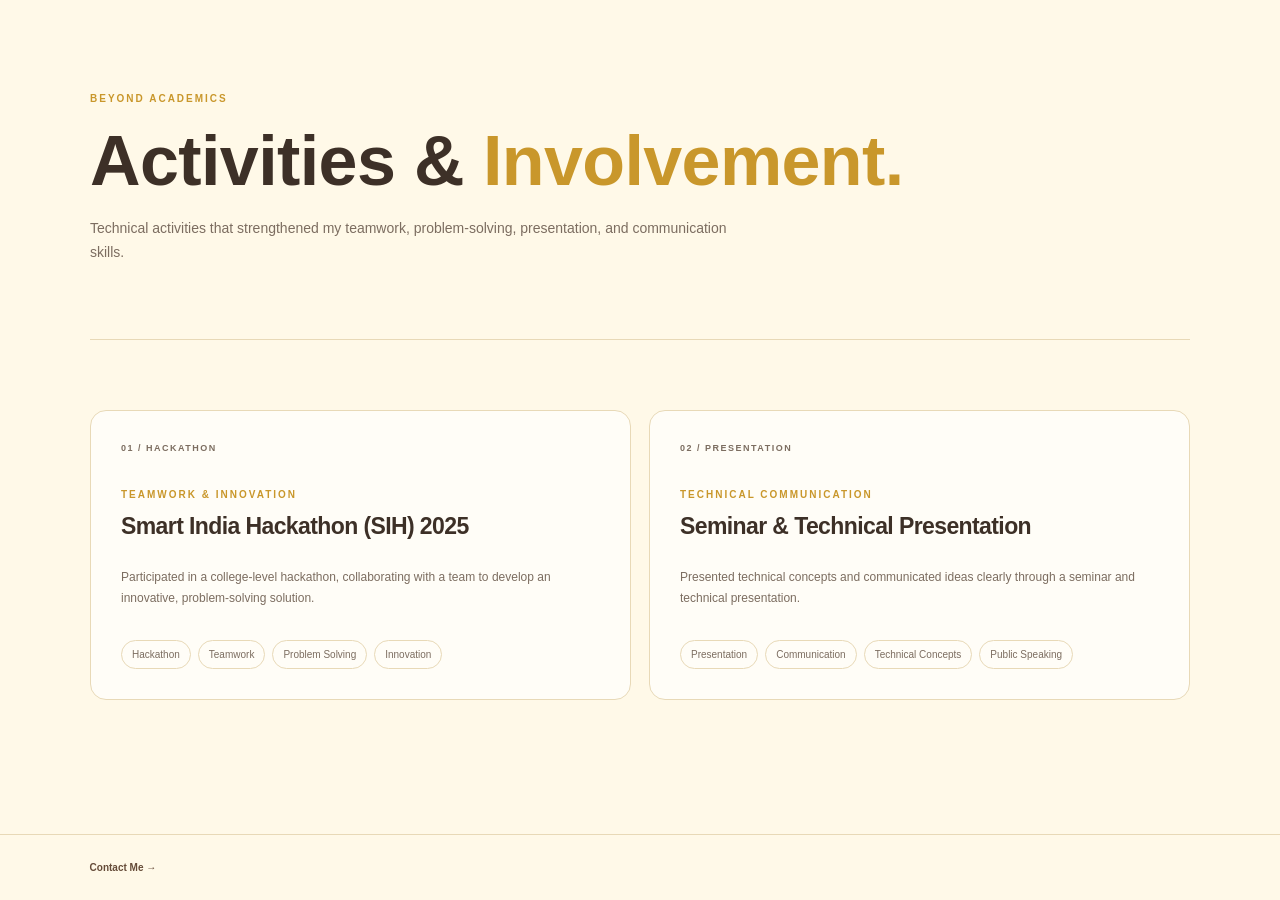
==== activities.html @ 80984890 "Add activities and achievements page" ====
<!DOCTYPE html>
<html lang="en">

<head>
  <meta charset="UTF-8">
  <meta name="viewport" content="width=device-width, initial-scale=1.0">

  <title>Activities | Harshini Prasanna K.</title>

  <link rel="stylesheet" href="style.css">
</head>

<body>

  <main>

    <!-- PAGE HEADING -->
    <section class="page-header">

      <p class="small-title">BEYOND ACADEMICS</p>

      <h1>Activities & <span>Involvement.</span></h1>

      <p>
        Technical activities that strengthened my teamwork,
        problem-solving, presentation, and communication skills.
      </p>

    </section>


    <!-- ACTIVITIES -->
    <section class="content-section">

      <div class="activities-grid">


        <!-- SIH -->
        <article class="activity-card">

          <div class="activity-number">01 / HACKATHON</div>

          <p class="small-title">TEAMWORK & INNOVATION</p>

          <h2>Smart India Hackathon (SIH) 2025</h2>

          <p class="activity-description">
            Participated in a college-level hackathon, collaborating
            with a team to develop an innovative, problem-solving
            solution.
          </p>

          <div class="tag-list">
            <span>Hackathon</span>
            <span>Teamwork</span>
            <span>Problem Solving</span>
            <span>Innovation</span>
          </div>

        </article>


        <!-- SEMINAR -->
        <article class="activity-card">

          <div class="activity-number">02 / PRESENTATION</div>

          <p class="small-title">TECHNICAL COMMUNICATION</p>

          <h2>Seminar & Technical Presentation</h2>

          <p class="activity-description">
            Presented technical concepts and communicated ideas
            clearly through a seminar and technical presentation.
          </p>

          <div class="tag-list">
            <span>Presentation</span>
            <span>Communication</span>
            <span>Technical Concepts</span>
            <span>Public Speaking</span>
          </div>

        </article>


      </div>

    </section>

  </main>


  <!-- FOOTER -->
  <footer>


    <a href="contact.html">Contact Me →</a>

  </footer>

</body>

</html>
---- style.css ----
/* =========================================
   COLOR THEME
========================================= */

:root {

  /* Main Background */
  --background: #fff9e8;

  /* Cards */
  --white: #fffdf7;

  /* Main Text */
  --text: #3d3027;

  /* Secondary Text */
  --muted: #7c6d60;

  /* Golden Accent */
  --primary: #c9972b;

  /* Dark Brown */
  --primary-dark: #654b38;

  /* Light Accent */
  --lavender: #f2dfad;

  /* Very Light Accent */
  --lavender-light: #fff2c9;

  /* Borders */
  --border: #e8d9b7;
}


/* =========================================
   RESET
========================================= */

* {
  box-sizing: border-box;
}


html {
  scroll-behavior: smooth;
}


body {

  margin: 0;

  min-height: 100vh;

  display: flex;

  flex-direction: column;

  background: var(--background);

  color: var(--text);

  font-family: Arial, Helvetica, sans-serif;

  line-height: 1.7;

}


main {
  flex: 1;
}


a {

  color: inherit;

  text-decoration: none;

}


button {
  font-family: inherit;
}


/* =========================================
   TYPOGRAPHY
========================================= */

h1,
h2,
h3 {

  margin-top: 0;

  line-height: 1.2;

  letter-spacing: -0.6px;

}


.small-title {

  margin: 0;

  color: var(--primary);

  font-size: 10px;

  font-weight: 800;

  letter-spacing: 2px;

}


/* =========================================
   HOME
========================================= */

.home {

  width: min(1150px, 88%);

  min-height: 580px;

  margin: auto;

  padding: 90px 0;

  display: flex;

  align-items: center;

}


.home-content {
  max-width: 760px;
}


.home-content h1 {

  margin: 14px 0;

  max-width: 700px;

  font-size: clamp(48px, 6vw, 76px);

}


.home-content h1 span {

  display: block;

  color: var(--primary);

}


.home-content h2 {

  margin: 0 0 18px;

  color: var(--text);

  font-size: 18px;

  font-weight: 500;

}


.home-description {

  max-width: 650px;

  color: var(--muted);

  font-size: 14px;

}


/* =========================================
   HOME BUTTONS
========================================= */

.home-buttons {

  margin-top: 30px;

  display: flex;

  flex-wrap: wrap;

  gap: 12px;

}


.button {

  display: inline-block;

  padding: 12px 20px;

  border-radius: 30px;

  font-size: 12px;

  font-weight: 700;

  transition: 0.2s ease;

}


.button:hover {

  transform: translateY(-2px);

}


.primary-button {

  background: var(--primary-dark);

  color: var(--white);

}


.primary-button:hover {

  background: var(--primary);

}


.secondary-button {

  background: transparent;

  border: 1px solid var(--border);

  color: var(--text);

}


.secondary-button:hover {

  color: var(--primary-dark);

  border-color: var(--primary);

}


/* =========================================
   QUICK SKILLS
========================================= */

.quick-skills {

  margin-top: 28px;

  display: flex;

  flex-wrap: wrap;

  gap: 7px;

}


.quick-skills span,
.tag-list span,
.education-tags span {

  padding: 5px 10px;

  background: var(--white);

  border: 1px solid var(--border);

  border-radius: 30px;

  color: var(--muted);

  font-size: 10px;

  transition: 0.2s ease;

}


.quick-skills span:hover,
.tag-list span:hover,
.education-tags span:hover {

  background: var(--lavender-light);

  border-color: var(--primary);

  color: var(--primary-dark);

}


/* =========================================
   HOME BOTTOM CARDS
========================================= */

.home-bottom {

  width: min(1150px, 88%);

  margin: auto;

  padding: 0 0 80px;

  display: grid;

  grid-template-columns: repeat(5, 1fr);

  gap: 12px;

}


.home-bottom > a {

  padding: 20px;

  display: flex;

  gap: 15px;

  background: var(--white);

  border: 1px solid var(--border);

  border-radius: 13px;

  transition: 0.2s ease;

}


.home-bottom > a:hover {

  transform: translateY(-3px);

  border-color: var(--primary);

  box-shadow: 0 12px 30px rgba(101, 75, 56, 0.08);

}


.home-bottom > a > span {

  color: var(--primary);

  font-size: 9px;

  font-weight: bold;

}


.home-bottom h3 {

  margin: 0 0 5px;

  font-size: 14px;

}


.home-bottom p {

  margin: 0;

  color: var(--muted);

  font-size: 10px;

}


/* =========================================
   PAGE HEADER
========================================= */

.page-header {

  width: min(1100px, 88%);

  margin: auto;

  padding: 90px 0 60px;

  border-bottom: 1px solid var(--border);

}


.page-header h1 {

  margin: 12px 0;

  font-size: clamp(45px, 6vw, 70px);

}


.page-header h1 span {

  color: var(--primary);

}


.page-header > p:last-child {

  max-width: 650px;

  color: var(--muted);

  font-size: 14px;

}


/* =========================================
   CONTENT
========================================= */

.content-section {

  width: min(1100px, 88%);

  margin: auto;

  padding: 70px 0;

}


.section-title {

  font-size: clamp(30px, 4vw, 44px);

}


/* =========================================
   ABOUT
========================================= */

.about-layout {

  display: grid;

  grid-template-columns: 0.8fr 1.2fr;

  gap: 80px;

}


.about-heading h2 {

  margin-top: 10px;

  font-size: 35px;

}


.about-description p {

  margin-top: 0;

  margin-bottom: 20px;

  color: var(--muted);

  font-size: 14px;

}


/* =========================================
   SKILLS
========================================= */

.skills-section {

  border-top: 1px solid var(--border);

}


.skills-grid {

  margin-top: 35px;

  display: grid;

  grid-template-columns: repeat(3, 1fr);

  gap: 14px;

}


.skill-card {

  padding: 23px;

  background: var(--white);

  border: 1px solid var(--border);

  border-radius: 14px;

  transition: 0.2s ease;

}


.skill-card:hover {

  transform: translateY(-3px);

  border-color: var(--primary);

  box-shadow: 0 12px 30px rgba(101, 75, 56, 0.07);

}


.skill-card > span {

  color: var(--primary);

  font-size: 9px;

  font-weight: bold;

}


.skill-card h3 {

  margin: 20px 0 8px;

  font-size: 15px;

}


.skill-card p {

  margin: 0;

  color: var(--muted);

  font-size: 11px;

}


/* =========================================
   EDUCATION
========================================= */

.education-card {

  display: grid;

  grid-template-columns: 130px 1fr;

  overflow: hidden;

  background: var(--white);

  border: 1px solid var(--border);

  border-radius: 18px;

  box-shadow: 0 10px 35px rgba(101, 75, 56, 0.04);

}


.education-year {

  padding: 35px;

  display: flex;

  flex-direction: column;

  align-items: center;

  justify-content: center;

  background: var(--lavender-light);

  color: var(--primary-dark);

  font-size: 11px;

  font-weight: bold;

}


.education-line {

  width: 1px;

  height: 80px;

  margin: 12px 0;

  background: var(--primary);

}


.education-content {

  padding: 40px;

}


.education-content h2 {

  margin: 10px 0;

  font-size: 30px;

}


.education-content h3 {

  margin: 0;

  font-size: 16px;

}


.education-location {

  margin-top: 5px;

  color: var(--muted);

  font-size: 12px;

}


/* =========================================
   CGPA
========================================= */

.cgpa-box {

  width: fit-content;

  margin-top: 30px;

  padding: 18px 25px;

  background: var(--lavender-light);

  border: 1px solid var(--border);

  border-radius: 12px;

}


.cgpa-box p {

  margin: 0 0 3px;

  color: var(--muted);

  font-size: 8px;

  font-weight: bold;

  letter-spacing: 1.5px;

}


.cgpa-box strong {

  color: var(--primary-dark);

  font-size: 35px;

}


.cgpa-box span {

  color: var(--muted);

  font-size: 12px;

}


.education-tags {

  margin-top: 25px;

  display: flex;

  flex-wrap: wrap;

  gap: 7px;

}


/* =========================================
   INTERNSHIP
========================================= */

.internship-card {

  overflow: hidden;

  background: var(--white);

  border: 1px solid var(--border);

  border-radius: 18px;

  box-shadow: 0 10px 35px rgba(101, 75, 56, 0.04);

}


.internship-header {

  padding: 30px 35px;

  display: flex;

  justify-content: space-between;

  align-items: center;

  gap: 25px;

  background: var(--lavender-light);

  border-bottom: 1px solid var(--border);

}


.internship-header h2 {

  margin: 8px 0 3px;

  font-size: 28px;

}


.internship-header p:last-child {

  margin: 0;

  color: var(--muted);

  font-size: 11px;

}


.date-badge {

  padding: 9px 14px;

  background: var(--white);

  border: 1px solid var(--border);

  border-radius: 30px;

  color: var(--muted);

  font-size: 10px;

  font-weight: bold;

}


.date-badge span {

  margin: 0 5px;

  color: var(--primary);

}


.internship-body {

  padding: 35px;

}


.internship-body > h2 {

  margin: 10px 0;

  font-size: 30px;

}


.internship-intro {

  max-width: 750px;

  color: var(--muted);

  font-size: 13px;

}


/* =========================================
   EXPERIENCE
========================================= */

.experience-grid {

  margin-top: 35px;

  display: grid;

  grid-template-columns: repeat(2, 1fr);

  gap: 14px;

}


.experience-grid > div {

  padding: 22px;

  background: var(--background);

  border: 1px solid var(--border);

  border-radius: 12px;

  transition: 0.2s ease;

}


.experience-grid > div:hover {

  transform: translateY(-2px);

  border-color: var(--primary);

}


.experience-grid span {

  color: var(--primary);

  font-size: 9px;

  font-weight: bold;

}


.experience-grid h3 {

  margin: 12px 0 7px;

  font-size: 14px;

}


.experience-grid p {

  margin: 0;

  color: var(--muted);

  font-size: 11px;

}


.tool-section {

  margin-top: 35px;

  padding-top: 25px;

  border-top: 1px solid var(--border);

}


.tag-list {

  margin-top: 15px;

  display: flex;

  flex-wrap: wrap;

  gap: 7px;

}


/* =========================================
   PROJECTS
========================================= */

.projects-grid {

  display: grid;

  grid-template-columns: repeat(2, 1fr);

  gap: 18px;

}


.project-card {

  padding: 30px;

  background: var(--white);

  border: 1px solid var(--border);

  border-radius: 16px;

  transition: 0.25s ease;

}


.project-card:hover {

  transform: translateY(-4px);

  border-color: var(--primary);

  box-shadow: 0 15px 40px rgba(101, 75, 56, 0.08);

}


.project-number {

  margin-bottom: 30px;

  color: var(--muted);

  font-size: 9px;

  font-weight: bold;

  letter-spacing: 1.5px;

}


.project-card h2 {

  margin: 10px 0 15px;

  font-size: 23px;

}


.project-card > p:not(.small-title):not(.project-status) {

  color: var(--muted);

  font-size: 12px;

}


.project-status {

  margin-top: 20px;

  color: var(--primary-dark);

  font-size: 8px;

  font-weight: bold;

  letter-spacing: 1px;

}


/* =========================================
   ACTIVITIES
========================================= */

.activities-grid {

  display: grid;

  grid-template-columns: repeat(2, 1fr);

  gap: 18px;

}


.activity-card {

  min-height: 290px;

  padding: 30px;

  display: flex;

  flex-direction: column;

  background: var(--white);

  border: 1px solid var(--border);

  border-radius: 16px;

  transition: 0.25s ease;

}


.activity-card:hover {

  transform: translateY(-4px);

  border-color: var(--primary);

  box-shadow: 0 15px 40px rgba(101, 75, 56, 0.08);

}


.activity-number {

  margin-bottom: 30px;

  color: var(--muted);

  font-size: 9px;

  font-weight: bold;

  letter-spacing: 1.5px;

}


.activity-card h2 {

  margin: 10px 0 15px;

  font-size: 23px;

}


.activity-description {

  margin-bottom: 20px;

  color: var(--muted);

  font-size: 12px;

}


.activity-card .tag-list {

  margin-top: auto;

}


/* =========================================
   CONTACT
========================================= */

.contact-page {

  width: min(1000px, 88%);

  margin: auto;

  padding: 90px 0;

}


.contact-heading {

  margin-bottom: 50px;

}


.contact-heading h1 {

  margin: 12px 0;

  font-size: clamp(48px, 6vw, 70px);

}


.contact-heading h1 span {

  color: var(--primary);

}


.contact-heading > p:last-child {

  max-width: 600px;

  color: var(--muted);

  font-size: 13px;

}


.contact-grid {

  display: grid;

  grid-template-columns: repeat(2, 1fr);

  gap: 15px;

}


.contact-card {

  min-height: 180px;

  padding: 25px;

  display: flex;

  flex-direction: column;

  justify-content: space-between;

  background: var(--white);

  border: 1px solid var(--border);

  border-radius: 15px;

  transition: 0.25s ease;

}


.contact-card:hover {

  transform: translateY(-4px);

  border-color: var(--primary);

  box-shadow: 0 15px 35px rgba(101, 75, 56, 0.08);

}


.contact-number {

  color: var(--muted);

  font-size: 9px;

}


.contact-card h2 {

  margin: 8px 0 25px;

  font-size: 17px;

  overflow-wrap: anywhere;

}


.contact-card strong {

  color: var(--primary);

  font-size: 11px;

}


/* =========================================
   EMAIL CARD
========================================= */

.email-card {

  background: var(--primary-dark);

  color: var(--white);

  border-color: var(--primary-dark);

}


.email-card .small-title,
.email-card strong {

  color: var(--white);

}


.email-card .contact-number {

  color: #eadfcf;

}


.email-card:hover {

  background: var(--primary);

  border-color: var(--primary);

}


/* =========================================
   FOOTER
========================================= */

footer {

  padding: 24px 7%;

  display: flex;

  justify-content: space-between;

  gap: 20px;

  border-top: 1px solid var(--border);

  color: var(--muted);

  font-size: 10px;

}


footer p {

  margin: 0;

}


footer a {

  color: var(--primary-dark);

  font-weight: bold;

}


footer a:hover {

  color: var(--primary);

}


/* =========================================
   TABLET
========================================= */

@media (max-width: 1000px) {

  .home-bottom {

    grid-template-columns: repeat(3, 1fr);

  }

}


@media (max-width: 900px) {

  .skills-grid {

    grid-template-columns: repeat(2, 1fr);

  }

}


/* =========================================
   MOBILE
========================================= */

@media (max-width: 760px) {


  /* HOME */

  .home {

    min-height: auto;

    padding: 60px 0;

  }


  .home-content h1 {

    font-size: 48px;

  }


  .home-bottom {

    grid-template-columns: 1fr;

    padding-bottom: 50px;

  }


  /* GENERAL */

  .page-header {

    padding: 60px 0 40px;

  }


  .content-section {

    padding: 50px 0;

  }


  /* ABOUT */

  .about-layout {

    grid-template-columns: 1fr;

    gap: 25px;

  }


  .skills-grid {

    grid-template-columns: 1fr;

  }


  /* EDUCATION */

  .education-card {

    grid-template-columns: 1fr;

  }


  .education-year {

    padding: 20px;

    flex-direction: row;

  }


  .education-line {

    width: 60px;

    height: 1px;

    margin: 0 15px;

  }


  .education-content {

    padding: 25px;

  }


  /* INTERNSHIP */

  .internship-header {

    align-items: flex-start;

    flex-direction: column;

  }


  .internship-body {

    padding: 25px;

  }


  .experience-grid {

    grid-template-columns: 1fr;

  }


  /* PROJECTS */

  .projects-grid {

    grid-template-columns: 1fr;

  }


  /* ACTIVITIES */

  .activities-grid {

    grid-template-columns: 1fr;

  }


  /* CONTACT */

  .contact-grid {

    grid-template-columns: 1fr;

  }


  /* FOOTER */

  footer {

    flex-wrap: wrap;

  }

}


/* =========================================
   SMALL MOBILE
========================================= */

@media (max-width: 430px) {


  .home-content h1 {

    font-size: 41px;

  }


  .page-header h1,
  .contact-heading h1 {

    font-size: 42px;

  }


  .home {

    width: 90%;

  }


  .content-section,
  .page-header,
  .contact-page {

    width: 90%;

  }

}


/* =========================================
   REDUCED MOTION
========================================= */

@media (prefers-reduced-motion: reduce) {


  html {

    scroll-behavior: auto;

  }


  *,
  *::before,
  *::after {

    transition: none !important;

  }

}
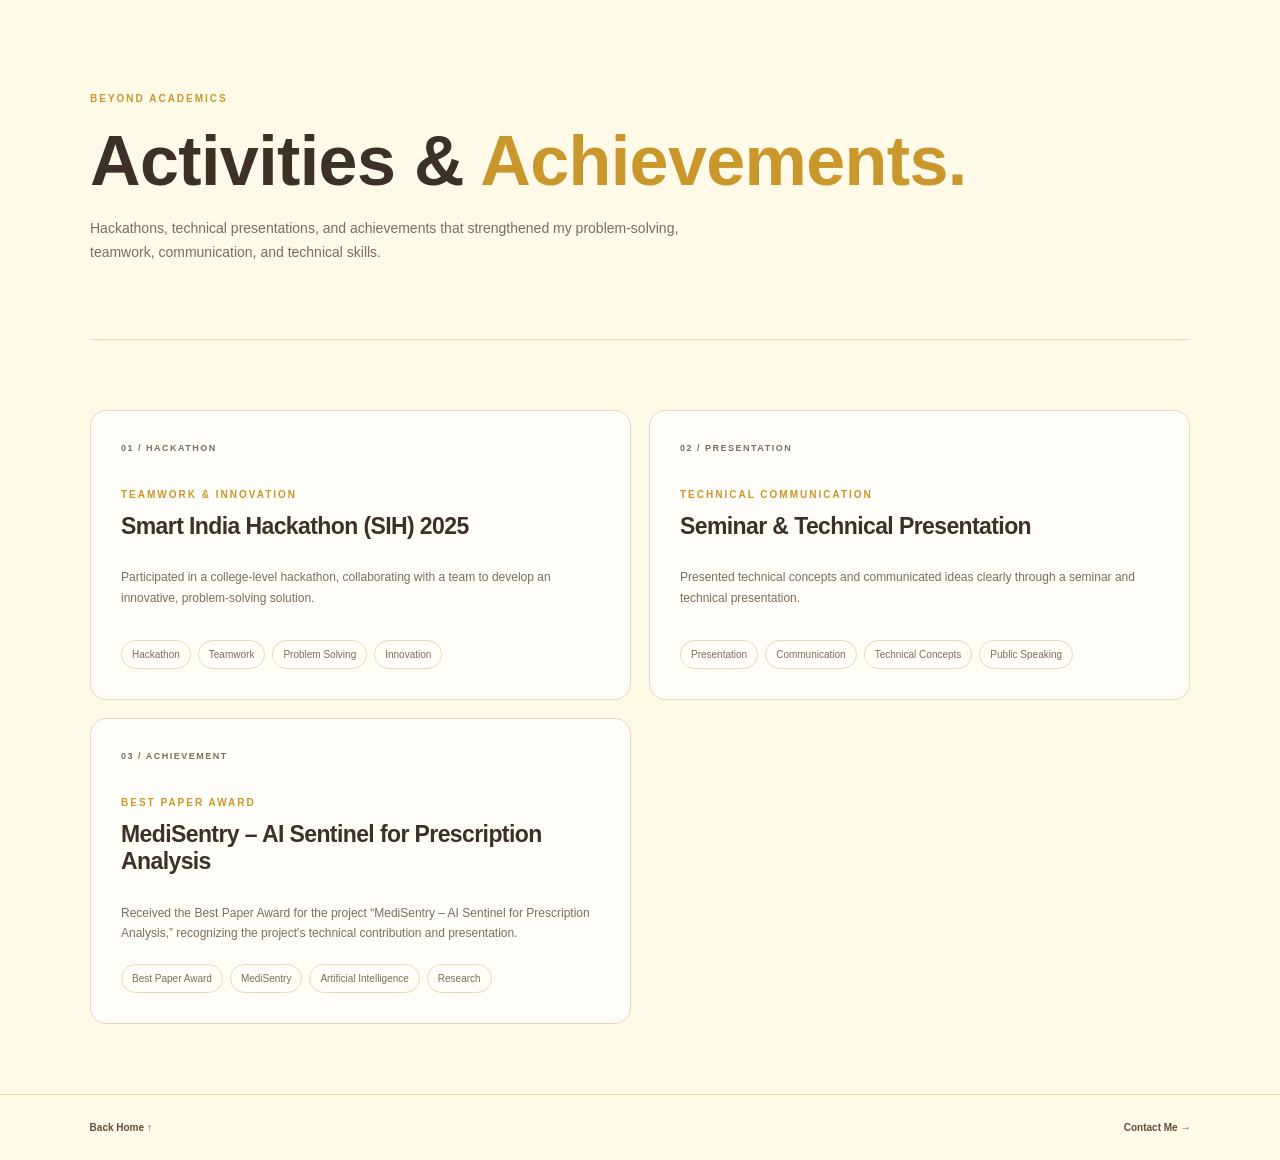
==== commit a59556be: "Add MediSentry Best Paper Award" ====
--- a/activities.html
+++ b/activities.html
@@ -5,7 +5,7 @@
   <meta charset="UTF-8">
   <meta name="viewport" content="width=device-width, initial-scale=1.0">
 
-  <title>Activities | Harshini Prasanna K.</title>
+  <title>Activities & Achievements | Harshini Prasanna K.</title>
 
   <link rel="stylesheet" href="style.css">
 </head>
@@ -14,35 +14,51 @@
 
   <main>
 
-    <!-- PAGE HEADING -->
+    <!-- =====================================
+         PAGE HEADER
+    ====================================== -->
+
     <section class="page-header">
 
       <p class="small-title">BEYOND ACADEMICS</p>
 
-      <h1>Activities & <span>Involvement.</span></h1>
+      <h1>
+        Activities & <span>Achievements.</span>
+      </h1>
 
       <p>
-        Technical activities that strengthened my teamwork,
-        problem-solving, presentation, and communication skills.
+        Hackathons, technical presentations, and achievements that
+        strengthened my problem-solving, teamwork, communication,
+        and technical skills.
       </p>
 
     </section>
 
 
-    <!-- ACTIVITIES -->
+    <!-- =====================================
+         ACTIVITIES & ACHIEVEMENTS
+    ====================================== -->
+
     <section class="content-section">
 
       <div class="activities-grid">
 
 
-        <!-- SIH -->
+        <!-- 01 - SMART INDIA HACKATHON -->
+
         <article class="activity-card">
 
-          <div class="activity-number">01 / HACKATHON</div>
+          <div class="activity-number">
+            01 / HACKATHON
+          </div>
 
-          <p class="small-title">TEAMWORK & INNOVATION</p>
+          <p class="small-title">
+            TEAMWORK & INNOVATION
+          </p>
 
-          <h2>Smart India Hackathon (SIH) 2025</h2>
+          <h2>
+            Smart India Hackathon (SIH) 2025
+          </h2>
 
           <p class="activity-description">
             Participated in a college-level hackathon, collaborating
@@ -60,14 +76,21 @@
         </article>
 
 
-        <!-- SEMINAR -->
+        <!-- 02 - SEMINAR -->
+
         <article class="activity-card">
 
-          <div class="activity-number">02 / PRESENTATION</div>
+          <div class="activity-number">
+            02 / PRESENTATION
+          </div>
 
-          <p class="small-title">TECHNICAL COMMUNICATION</p>
+          <p class="small-title">
+            TECHNICAL COMMUNICATION
+          </p>
 
-          <h2>Seminar & Technical Presentation</h2>
+          <h2>
+            Seminar & Technical Presentation
+          </h2>
 
           <p class="activity-description">
             Presented technical concepts and communicated ideas
@@ -84,6 +107,39 @@
         </article>
 
 
+        <!-- 03 - BEST PAPER AWARD -->
+
+        <article class="activity-card">
+
+          <div class="activity-number">
+            03 / ACHIEVEMENT
+          </div>
+
+          <p class="small-title">
+            BEST PAPER AWARD
+          </p>
+
+          <h2>
+            MediSentry – AI Sentinel for Prescription Analysis
+          </h2>
+
+          <p class="activity-description">
+            Received the Best Paper Award for the project
+            “MediSentry – AI Sentinel for Prescription Analysis,”
+            recognizing the project's technical contribution and
+            presentation.
+          </p>
+
+          <div class="tag-list">
+            <span>Best Paper Award</span>
+            <span>MediSentry</span>
+            <span>Artificial Intelligence</span>
+            <span>Research</span>
+          </div>
+
+        </article>
+
+
       </div>
 
     </section>
@@ -91,13 +147,23 @@
   </main>
 
 
-  <!-- FOOTER -->
+  <!-- =====================================
+       FOOTER
+  ====================================== -->
+
   <footer>
 
+   
+  <a href="index.html">
+    Back Home ↑
+  </a>
 
-    <a href="contact.html">Contact Me →</a>
+    <a href="contact.html">
+      Contact Me →
+    </a>
 
   </footer>
+
 
 </body>
 
